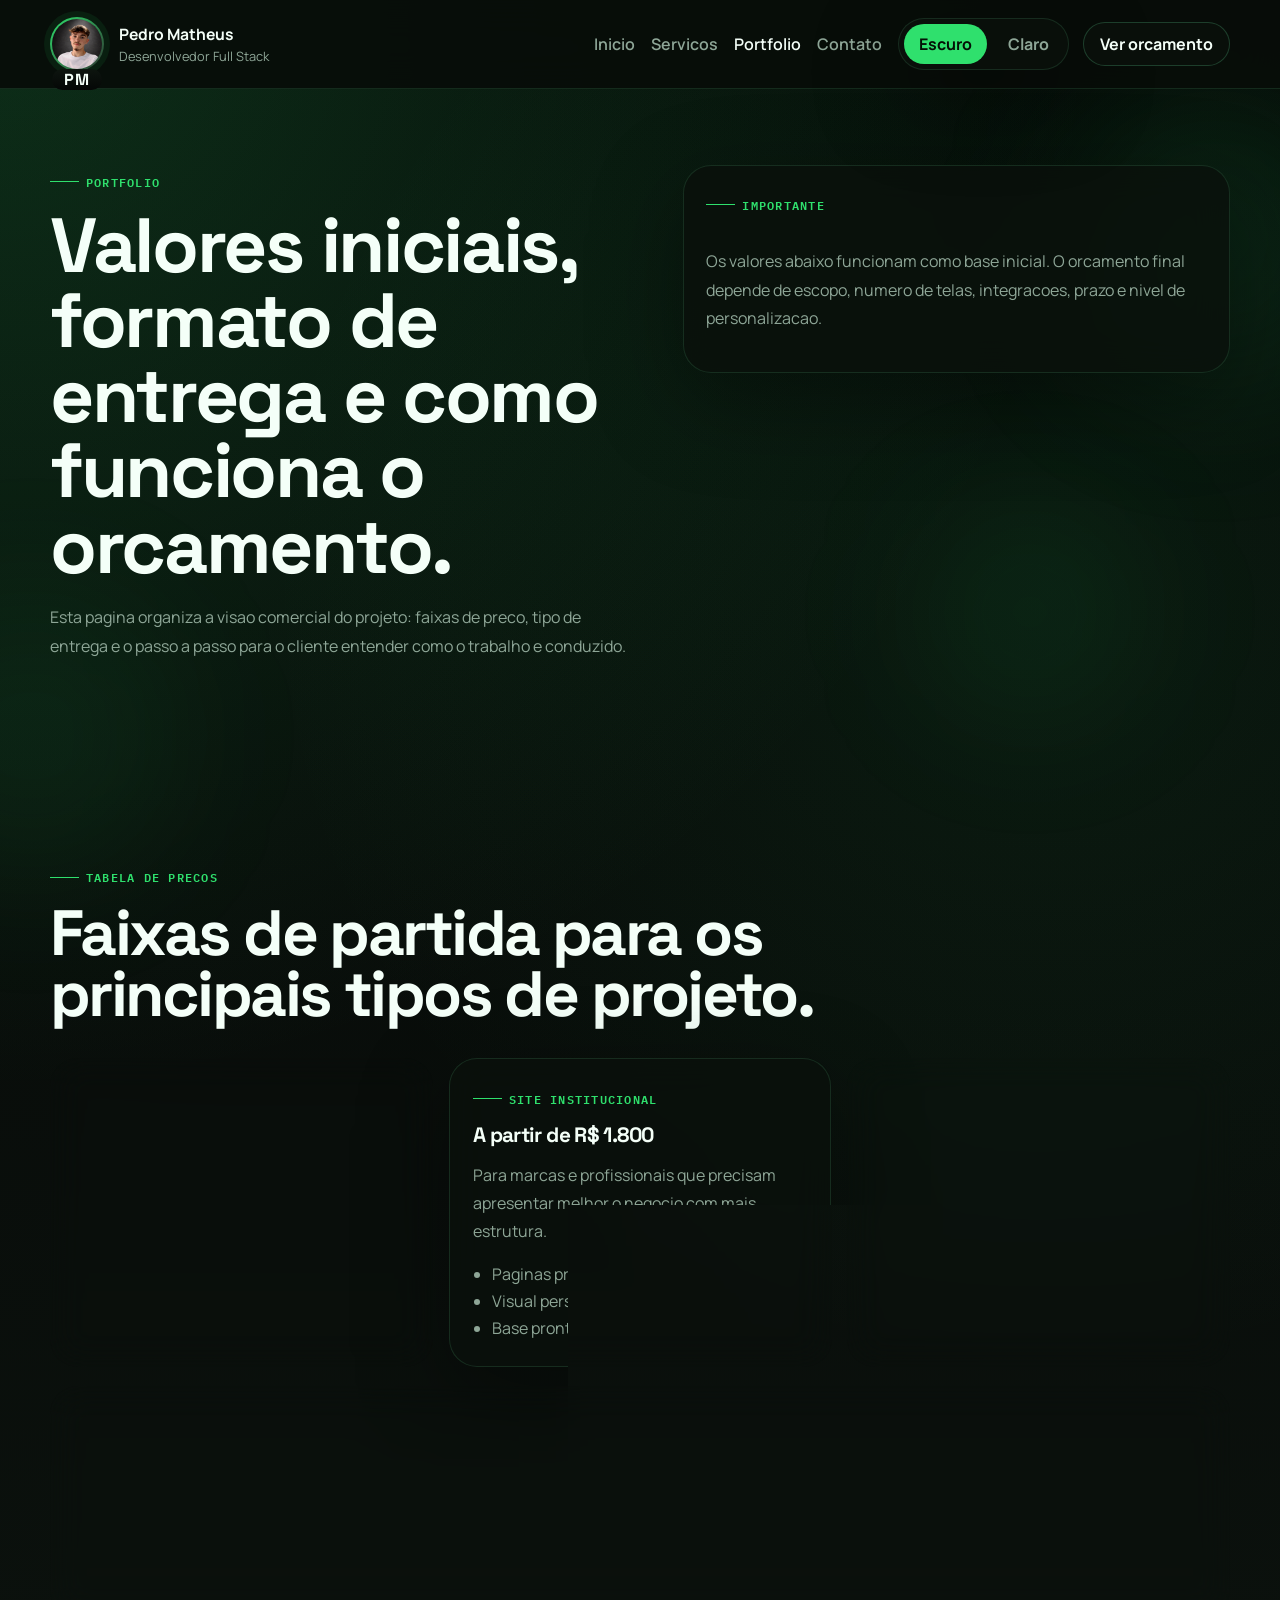
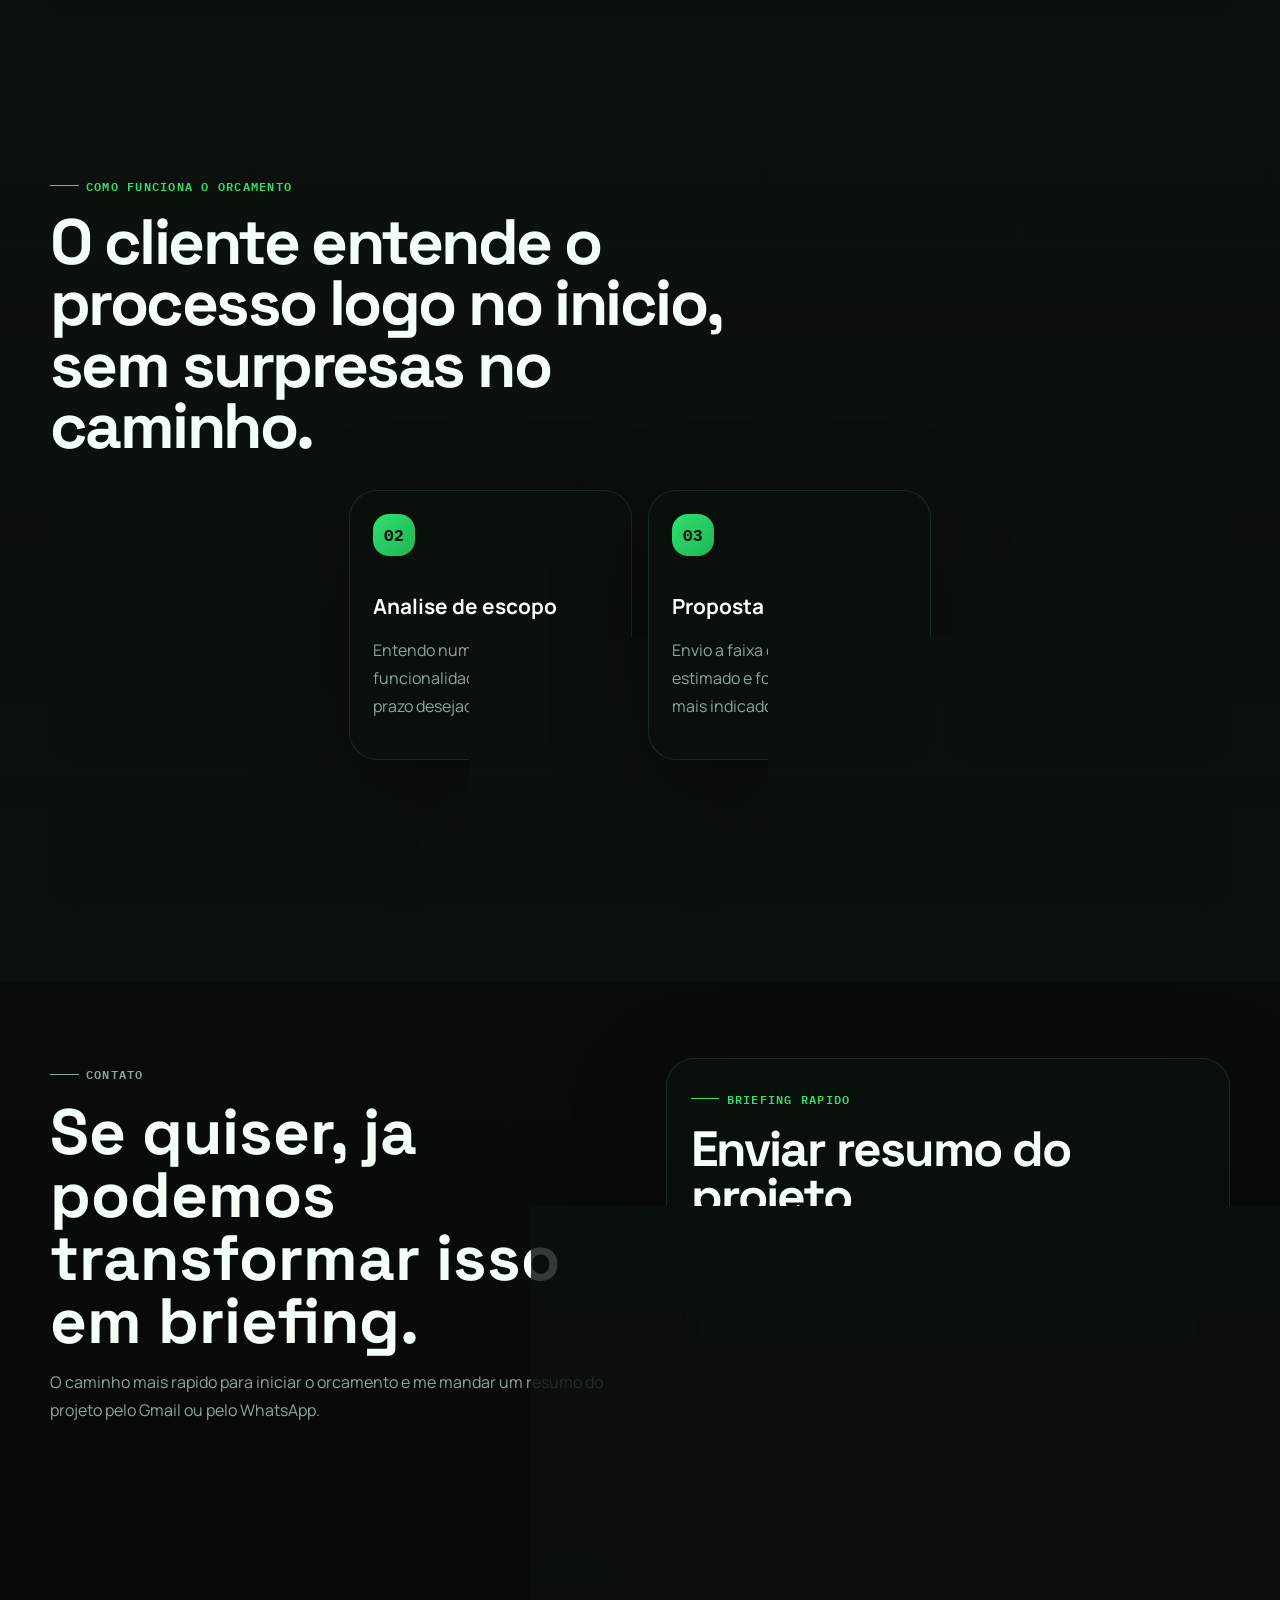
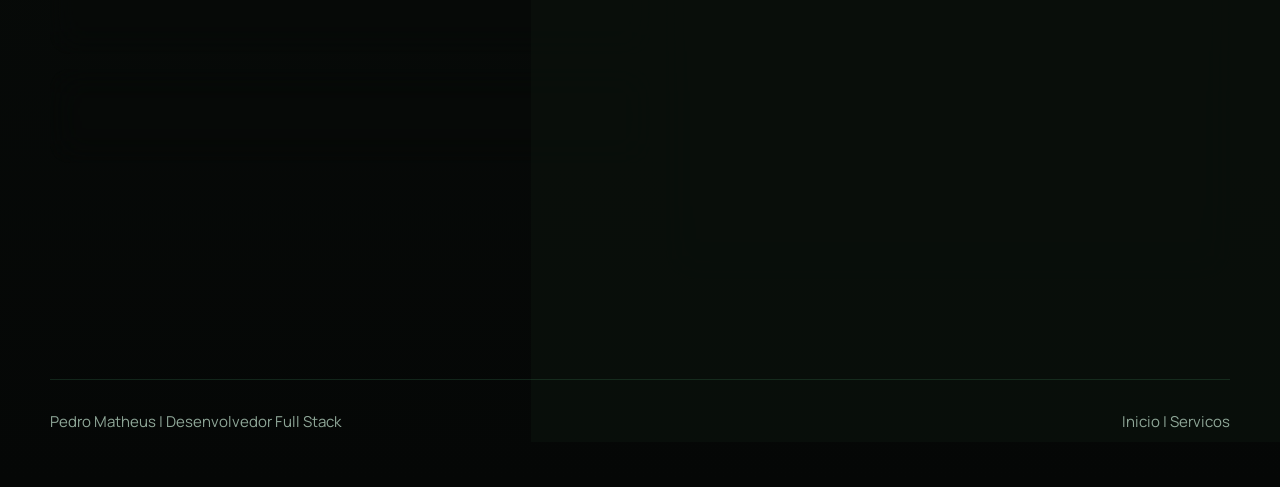
==== portfolio.html @ b2cdc812 "Split site into multiple pages" ====
<!doctype html>
<html lang="pt-BR" data-theme="dark">
  <head>
    <meta charset="UTF-8" />
    <meta name="viewport" content="width=device-width, initial-scale=1.0" />
    <meta
      name="description"
      content="Portfolio, tabela de precos e funcionamento do orcamento com Pedro Matheus."
    />
    <meta name="theme-color" content="#050706" />
    <meta property="og:title" content="Pedro Matheus | Portfolio" />
    <meta
      property="og:description"
      content="Veja valores iniciais, estrutura de entrega e como funciona o orcamento."
    />
    <meta property="og:type" content="website" />
    <title>Pedro Matheus | Portfolio</title>
    <link rel="preconnect" href="https://fonts.googleapis.com" />
    <link rel="preconnect" href="https://fonts.gstatic.com" crossorigin />
    <link
      href="https://fonts.googleapis.com/css2?family=IBM+Plex+Mono:wght@400;500;600&family=Manrope:wght@400;500;600;700;800&family=Space+Grotesk:wght@500;700&display=swap"
      rel="stylesheet"
    />
    <link rel="icon" type="image/svg+xml" href="favicon.svg" />
    <link rel="stylesheet" href="styles.css" />
  </head>
  <body data-page="portfolio">
    <div class="page-shell">
      <div class="ambient ambient-one"></div>
      <div class="ambient ambient-two"></div>
      <div class="ambient ambient-three"></div>

      <header class="site-header">
        <div class="container header-row">
          <a class="brand" href="index.html" aria-label="Ir para a pagina inicial">
            <span class="avatar-shell">
              <img
                class="brand-avatar"
                data-profile-image
                alt="Foto de perfil de Pedro Matheus"
                hidden
              />
              <span class="avatar-fallback" data-avatar-fallback>PM</span>
            </span>

            <span class="brand-copy">
              <strong data-name>Pedro Matheus</strong>
              <small data-role>Desenvolvedor Full Stack</small>
            </span>
          </a>

          <button
            class="menu-toggle"
            type="button"
            aria-controls="header-panel"
            aria-expanded="false"
            aria-label="Abrir menu"
          >
            <span></span>
            <span></span>
          </button>

          <div class="header-panel" id="header-panel">
            <nav class="site-nav" aria-label="Principal">
              <a href="index.html" data-nav-page="home">Inicio</a>
              <a href="servicos.html" data-nav-page="servicos">Servicos</a>
              <a href="portfolio.html" data-nav-page="portfolio">Portfolio</a>
              <a href="#contato">Contato</a>
            </nav>

            <div class="header-tools">
              <div class="theme-switch" role="group" aria-label="Escolha do tema">
                <button class="theme-option" type="button" data-set-theme="dark">
                  Escuro
                </button>
                <button class="theme-option" type="button" data-set-theme="light">
                  Claro
                </button>
              </div>

              <a class="header-cta" href="#orcamento">Ver orcamento</a>
            </div>
          </div>
        </div>
      </header>

      <main>
        <section class="section page-hero">
          <div class="container page-grid reveal">
            <div class="section-heading">
              <p class="eyebrow">Portfolio</p>
              <h1 class="page-title">
                Valores iniciais, formato de entrega e como funciona o orcamento.
              </h1>
              <p class="page-text">
                Esta pagina organiza a visao comercial do projeto: faixas de preco, tipo de
                entrega e o passo a passo para o cliente entender como o trabalho e conduzido.
              </p>
            </div>

            <div class="glass-card page-side-card">
              <div class="card-label">Importante</div>
              <p>
                Os valores abaixo funcionam como base inicial. O orcamento final depende de
                escopo, numero de telas, integracoes, prazo e nivel de personalizacao.
              </p>
            </div>
          </div>
        </section>

        <section class="section" id="orcamento">
          <div class="container">
            <div class="section-heading reveal">
              <p class="eyebrow">Tabela de precos</p>
              <h2>Faixas de partida para os principais tipos de projeto.</h2>
            </div>

            <div class="pricing-grid">
              <article class="price-card reveal">
                <div class="card-label">Landing page</div>
                <h3>A partir de R$ 900</h3>
                <p>
                  Ideal para campanhas, paginas de captacao ou apresentacao de um unico servico.
                </p>
                <ul>
                  <li>Uma pagina estrategica</li>
                  <li>Layout responsivo</li>
                  <li>CTA e contato integrados</li>
                </ul>
              </article>

              <article class="price-card reveal">
                <div class="card-label">Site institucional</div>
                <h3>A partir de R$ 1.800</h3>
                <p>
                  Para marcas e profissionais que precisam apresentar melhor o negocio com mais
                  estrutura.
                </p>
                <ul>
                  <li>Paginas principais do site</li>
                  <li>Visual personalizado</li>
                  <li>Base pronta para crescer</li>
                </ul>
              </article>

              <article class="price-card reveal">
                <div class="card-label">Interface sob medida</div>
                <h3>A partir de R$ 3.500</h3>
                <p>
                  Para dashboards, areas logadas e experiencias web com mais logica de negocio.
                </p>
                <ul>
                  <li>Telas e fluxos personalizados</li>
                  <li>Estrutura escalavel</li>
                  <li>Regras e integracoes conforme escopo</li>
                </ul>
              </article>
            </div>

            <div class="table-wrap reveal">
              <table class="price-table">
                <thead>
                  <tr>
                    <th>Servico</th>
                    <th>Faixa inicial</th>
                    <th>Prazo medio</th>
                    <th>Escopo base</th>
                  </tr>
                </thead>
                <tbody>
                  <tr>
                    <td>Landing page estrategica</td>
                    <td>R$ 900+</td>
                    <td>5 a 7 dias</td>
                    <td>Uma pagina, responsivo, formulario e CTA</td>
                  </tr>
                  <tr>
                    <td>Site institucional</td>
                    <td>R$ 1.800+</td>
                    <td>7 a 14 dias</td>
                    <td>Paginas principais, visual sob medida e estrutura completa</td>
                  </tr>
                  <tr>
                    <td>Interface ou sistema web</td>
                    <td>R$ 3.500+</td>
                    <td>Variavel</td>
                    <td>Paineis, login, fluxos internos e regras de negocio</td>
                  </tr>
                </tbody>
              </table>
            </div>
          </div>
        </section>

        <section class="section section-soft">
          <div class="container">
            <div class="section-heading reveal">
              <p class="eyebrow">Como funciona o orcamento</p>
              <h2>O cliente entende o processo logo no inicio, sem surpresas no caminho.</h2>
            </div>

            <div class="budget-grid">
              <article class="process-step reveal">
                <span>01</span>
                <h3>Contato inicial</h3>
                <p>Recebo a ideia, o objetivo do projeto e o contexto do negocio.</p>
              </article>

              <article class="process-step reveal">
                <span>02</span>
                <h3>Analise de escopo</h3>
                <p>Entendo numero de paginas, funcionalidades, referencias e prazo desejado.</p>
              </article>

              <article class="process-step reveal">
                <span>03</span>
                <h3>Proposta</h3>
                <p>Envio a faixa de valor, prazo estimado e formato de entrega mais indicado.</p>
              </article>

              <article class="process-step reveal">
                <span>04</span>
                <h3>Inicio do projeto</h3>
                <p>Com o alinhamento aprovado, sigo para estrutura, design e desenvolvimento.</p>
              </article>
            </div>

            <div class="budget-note reveal">
              <h3>O que pode alterar o valor final</h3>
              <p>
                Quantidade de paginas, nivel de personalizacao visual, urgencia, integracoes com
                ferramentas externas, logica de negocio e revisoes fora do escopo inicial.
              </p>
            </div>
          </div>
        </section>

        <section class="section" id="contato">
          <div class="container contact-layout">
            <div class="contact-copy reveal">
              <p class="eyebrow">Contato</p>
              <h2>Se quiser, ja podemos transformar isso em briefing.</h2>
              <p>
                O caminho mais rapido para iniciar o orcamento e me mandar um resumo do projeto
                pelo Gmail ou pelo WhatsApp.
              </p>

              <div class="contact-links">
                <a class="contact-link" data-gmail-link href="#" target="_blank" rel="noreferrer">
                  <span>Gmail</span>
                  <strong data-email>pedromatheus.developer@gmail.com</strong>
                </a>

                <a
                  class="contact-link"
                  data-whatsapp-link
                  href="#"
                  target="_blank"
                  rel="noreferrer"
                >
                  <span>WhatsApp</span>
                  <strong data-whatsapp-display>+55 (47) 9 9648-2391</strong>
                </a>

                <a class="contact-link" data-site-link href="#" target="_blank" rel="noreferrer">
                  <span>Link do site</span>
                  <strong data-site-label>pedromatheus-dev.vercel.app</strong>
                </a>
              </div>
            </div>

            <form class="contact-card reveal" id="contact-form">
              <div class="card-label">Briefing rapido</div>
              <h3>Enviar resumo do projeto</h3>
              <label>
                Nome
                <input type="text" name="name" placeholder="Seu nome" required />
              </label>
              <label>
                Empresa ou projeto
                <input
                  type="text"
                  name="company"
                  placeholder="Nome da empresa, marca ou projeto"
                />
              </label>
              <label>
                O que voce precisa
                <textarea
                  name="message"
                  rows="5"
                  placeholder="Descreva o tipo de site, pagina ou sistema que voce quer criar"
                  required
                ></textarea>
              </label>

              <div class="form-actions">
                <button class="button button-primary button-full" type="submit">
                  Abrir Gmail com mensagem pronta
                </button>
                <a
                  class="button button-secondary button-full"
                  data-whatsapp-link
                  href="#"
                  target="_blank"
                  rel="noreferrer"
                >
                  Ir para o WhatsApp
                </a>
              </div>

              <p class="form-hint" id="form-feedback">
                O formulario abre o Gmail com assunto e mensagem preenchidos automaticamente.
              </p>
            </form>
          </div>
        </section>
      </main>

      <footer class="site-footer">
        <div class="container footer-row">
          <p>
            <span data-name>Pedro Matheus</span> |
            <span data-role>Desenvolvedor Full Stack</span>
          </p>
          <p>
            <a href="index.html">Inicio</a> |
            <a href="servicos.html">Servicos</a>
          </p>
        </div>
      </footer>
    </div>

    <script src="script.js"></script>
  </body>
</html>
---- styles.css ----
*,
*::before,
*::after {
  box-sizing: border-box;
}

:root,
html[data-theme="dark"] {
  color-scheme: dark;
  --bg: #050706;
  --bg-soft: #0b110d;
  --surface: rgba(10, 16, 12, 0.82);
  --surface-strong: rgba(8, 13, 9, 0.94);
  --surface-alt: rgba(12, 19, 14, 0.72);
  --line: rgba(112, 255, 174, 0.12);
  --line-strong: rgba(112, 255, 174, 0.2);
  --text: #f4fff8;
  --muted: #8ea697;
  --primary: #2fe06d;
  --primary-strong: #1fb556;
  --primary-soft: rgba(47, 224, 109, 0.12);
  --shadow: 0 28px 90px rgba(0, 0, 0, 0.36);
  --hero-glow: rgba(47, 224, 109, 0.18);
  --radius-lg: 28px;
  --radius-md: 20px;
  --radius-sm: 14px;
  --container: 1180px;
}

html[data-theme="light"] {
  color-scheme: light;
  --bg: #f8fff9;
  --bg-soft: #edf8f0;
  --surface: rgba(255, 255, 255, 0.9);
  --surface-strong: rgba(255, 255, 255, 0.98);
  --surface-alt: rgba(239, 249, 242, 0.84);
  --line: rgba(20, 120, 54, 0.12);
  --line-strong: rgba(20, 120, 54, 0.22);
  --text: #09120b;
  --muted: #577160;
  --primary: #1b9c47;
  --primary-strong: #15783a;
  --primary-soft: rgba(27, 156, 71, 0.1);
  --shadow: 0 28px 80px rgba(25, 50, 30, 0.12);
  --hero-glow: rgba(27, 156, 71, 0.12);
}

html {
  scroll-behavior: smooth;
}

body {
  margin: 0;
  min-height: 100vh;
  overflow-x: hidden;
  font-family: "Manrope", sans-serif;
  background:
    radial-gradient(circle at top left, var(--hero-glow), transparent 28%),
    radial-gradient(circle at 82% 16%, rgba(47, 224, 109, 0.08), transparent 24%),
    linear-gradient(180deg, var(--bg) 0%, var(--bg-soft) 45%, var(--bg) 100%);
  color: var(--text);
  transition:
    background 240ms ease,
    color 240ms ease;
}

img {
  display: block;
  max-width: 100%;
}

a {
  color: inherit;
  text-decoration: none;
}

button,
input,
textarea {
  font: inherit;
}

button {
  cursor: pointer;
}

.page-shell {
  position: relative;
  overflow: clip;
}

.ambient {
  position: fixed;
  border-radius: 999px;
  filter: blur(80px);
  pointer-events: none;
  z-index: 0;
}

.ambient-one {
  top: 6rem;
  right: -5rem;
  width: 18rem;
  height: 18rem;
  background: rgba(47, 224, 109, 0.1);
}

.ambient-two {
  top: 38rem;
  left: -6rem;
  width: 16rem;
  height: 16rem;
  background: rgba(47, 224, 109, 0.08);
}

.ambient-three {
  bottom: 12rem;
  right: 12%;
  width: 12rem;
  height: 12rem;
  background: rgba(47, 224, 109, 0.08);
}

.container {
  position: relative;
  z-index: 1;
  width: min(calc(100% - 2rem), var(--container));
  margin: 0 auto;
}

.section {
  padding: 4.75rem 0;
}

.section-soft {
  background: linear-gradient(180deg, transparent, var(--surface-alt));
}

.site-header {
  position: sticky;
  top: 0;
  z-index: 20;
  border-bottom: 1px solid var(--line);
  background: var(--surface-strong);
  backdrop-filter: blur(18px);
}

.header-row {
  display: flex;
  align-items: center;
  justify-content: space-between;
  gap: 1rem;
  min-height: 88px;
}

.brand {
  display: inline-flex;
  align-items: center;
  gap: 0.95rem;
  min-width: 0;
}

.avatar-shell {
  position: relative;
  display: grid;
  place-items: center;
  width: 3.35rem;
  height: 3.35rem;
  flex-shrink: 0;
  border-radius: 999px;
  padding: 2px;
  background: linear-gradient(135deg, var(--primary), rgba(255, 255, 255, 0.16));
  box-shadow: 0 0 0 6px rgba(47, 224, 109, 0.08);
}

.brand-avatar,
.avatar-fallback {
  width: 100%;
  height: 100%;
  border-radius: inherit;
}

.brand-avatar {
  object-fit: cover;
  background: var(--surface-strong);
}

.avatar-fallback {
  display: grid;
  place-items: center;
  background: linear-gradient(180deg, #0d150f, #050706);
  color: var(--text);
  font-family: "Space Grotesk", sans-serif;
  font-weight: 700;
  letter-spacing: 0.08em;
}

html[data-theme="light"] .avatar-fallback {
  background: linear-gradient(180deg, #f5fbf6, #e8f5eb);
  color: #0b190e;
}

.brand-copy {
  display: grid;
  gap: 0.12rem;
}

.brand-copy strong {
  font-size: 0.98rem;
  font-weight: 700;
}

.brand-copy small {
  font-size: 0.8rem;
  color: var(--muted);
}

.header-panel {
  display: flex;
  align-items: center;
  gap: 1rem;
  min-width: 0;
}

.site-nav,
.header-tools {
  display: flex;
  align-items: center;
  gap: 1rem;
  min-width: 0;
}

.site-nav a {
  color: var(--muted);
  font-weight: 600;
  white-space: nowrap;
  transition: color 180ms ease;
}

.site-nav a:hover,
.site-nav a:focus-visible {
  color: var(--text);
}

.site-nav a.is-current,
.site-nav a[aria-current="page"] {
  color: var(--text);
}

.header-tools {
  gap: 0.85rem;
}

.theme-switch {
  display: inline-flex;
  align-items: center;
  gap: 0.35rem;
  padding: 0.28rem;
  border: 1px solid var(--line);
  border-radius: 999px;
  background: var(--surface);
  box-shadow: var(--shadow);
}

.theme-option {
  min-height: 2.55rem;
  padding: 0 0.95rem;
  border: 0;
  border-radius: 999px;
  background: transparent;
  color: var(--muted);
  font-weight: 700;
  transition:
    background 180ms ease,
    color 180ms ease,
    transform 180ms ease;
}

.theme-option.is-active {
  background: var(--primary);
  color: #041006;
}

.header-cta {
  display: inline-flex;
  align-items: center;
  justify-content: center;
  min-height: 2.8rem;
  padding: 0 1rem;
  border: 1px solid var(--line-strong);
  border-radius: 999px;
  background: var(--surface);
  color: var(--text);
  font-weight: 700;
}

.menu-toggle {
  display: none;
  width: 3rem;
  height: 3rem;
  border: 1px solid var(--line);
  border-radius: 16px;
  background: var(--surface);
}

.menu-toggle span {
  display: block;
  width: 1.2rem;
  height: 2px;
  margin: 0.25rem auto;
  border-radius: 999px;
  background: var(--text);
  transition: transform 180ms ease, opacity 180ms ease;
}

.menu-toggle[aria-expanded="true"] span:first-child {
  transform: translateY(6px) rotate(45deg);
}

.menu-toggle[aria-expanded="true"] span:last-child {
  transform: translateY(-3px) rotate(-45deg);
}

.hero {
  padding-top: 5.5rem;
}

.page-hero {
  padding-top: 4.75rem;
}

.hero-grid {
  display: grid;
  grid-template-columns: minmax(0, 1.16fr) minmax(320px, 0.84fr);
  gap: 1.4rem;
  align-items: stretch;
}

.eyebrow,
.card-label {
  display: inline-flex;
  align-items: center;
  gap: 0.45rem;
  margin: 0 0 1rem;
  color: var(--primary);
  font-family: "IBM Plex Mono", monospace;
  font-size: 0.78rem;
  font-weight: 600;
  letter-spacing: 0.1em;
  text-transform: uppercase;
}

.eyebrow::before,
.card-label::before {
  content: "";
  width: 1.8rem;
  height: 1px;
  background: currentColor;
}

.hero h1,
.section-heading h2,
.contact-card h3 {
  margin: 0;
  font-family: "Space Grotesk", sans-serif;
  font-weight: 700;
  line-height: 0.96;
  letter-spacing: -0.04em;
}

.hero h1 {
  max-width: 12ch;
  font-size: clamp(3.25rem, 8vw, 6rem);
  text-wrap: balance;
}

.page-title,
.story-card h2,
.budget-note h3,
.price-card h3,
.page-side-card h3 {
  margin: 0;
  font-family: "Space Grotesk", sans-serif;
  font-weight: 700;
  line-height: 0.98;
  letter-spacing: -0.03em;
}

.page-title {
  font-size: clamp(2.6rem, 6vw, 4.8rem);
}

.hero h1 span {
  color: var(--primary);
}

.hero-text,
.service-card p,
.info-card p,
.trust-bar p,
.hero-card p,
.contact-copy p,
.form-hint,
.quick-link span,
.quick-link strong,
.contact-link span,
.contact-link strong,
.stack-chips span {
  line-height: 1.75;
}

.hero-text,
.service-card p,
.info-card p,
.trust-bar p,
.hero-card p,
.contact-copy p,
.form-hint,
.quick-link span,
.contact-link span {
  color: var(--muted);
}

.hero-text {
  max-width: 58ch;
  margin: 1.35rem 0 0;
  font-size: 1.04rem;
}

.page-text {
  max-width: 58ch;
  margin-top: 1.2rem;
  color: var(--muted);
  line-height: 1.8;
}

.hero-actions,
.form-actions {
  display: flex;
  flex-wrap: wrap;
  gap: 0.85rem;
  margin-top: 2rem;
}

.button {
  display: inline-flex;
  align-items: center;
  justify-content: center;
  min-height: 3.35rem;
  padding: 0 1.3rem;
  border: 1px solid transparent;
  border-radius: 999px;
  font-weight: 800;
  transition:
    transform 180ms ease,
    box-shadow 180ms ease,
    background 180ms ease,
    border-color 180ms ease;
}

.button:hover,
.button:focus-visible {
  transform: translateY(-2px);
}

.button-primary {
  background: linear-gradient(135deg, var(--primary), var(--primary-strong));
  color: #041006;
  box-shadow: 0 16px 42px rgba(47, 224, 109, 0.22);
}

.button-secondary {
  background: var(--surface);
  border-color: var(--line-strong);
  color: var(--text);
}

.button-full {
  width: 100%;
}

.quick-links {
  display: grid;
  grid-template-columns: repeat(3, minmax(0, 1fr));
  gap: 0.9rem;
  margin-top: 2rem;
}

.quick-link,
.contact-link {
  min-width: 0;
}

.glass-card,
.service-card,
.info-card,
.stack-panel,
.contact-card,
.quick-link,
.contact-link,
.trust-bar {
  border: 1px solid var(--line);
  background: var(--surface);
  box-shadow: var(--shadow);
  backdrop-filter: blur(18px);
}

.glass-card,
.service-card,
.info-card,
.stack-panel,
.contact-card {
  border-radius: var(--radius-lg);
}

.service-card,
.info-card,
.contact-card,
.stack-panel {
  padding: 1.45rem;
}

.quick-link,
.contact-link {
  display: block;
  padding: 1rem 1.05rem;
  border-radius: var(--radius-md);
  transition:
    transform 200ms ease,
    border-color 200ms ease,
    box-shadow 200ms ease;
}

.glass-card,
.service-card,
.info-card,
.stack-panel,
.contact-card,
.contact-link,
.quick-link {
  transition:
    transform 200ms ease,
    border-color 200ms ease,
    box-shadow 200ms ease,
    background 200ms ease;
}

.glass-card:hover,
.service-card:hover,
.info-card:hover,
.stack-panel:hover,
.contact-link:hover,
.quick-link:hover {
  transform: translateY(-4px);
  border-color: var(--line-strong);
}

.quick-link strong,
.contact-link strong,
.hero-metrics strong {
  display: block;
  margin-top: 0.35rem;
  color: var(--text);
}

.quick-link strong,
.contact-link strong {
  font-size: 0.96rem;
}

.hero-panel {
  display: grid;
  gap: 1rem;
}

.hero-card,
.terminal-card {
  padding: 1.45rem;
}

.page-grid,
.intro-grid,
.process-grid,
.budget-grid {
  display: grid;
  gap: 1rem;
}

.page-grid,
.intro-grid {
  grid-template-columns: minmax(0, 1.06fr) minmax(280px, 0.94fr);
  align-items: start;
}

.story-card {
  padding: 1.5rem;
}

.story-card h2 {
  font-size: clamp(2rem, 4vw, 3.4rem);
  margin-bottom: 1rem;
}

.story-card p,
.page-side-card p,
.budget-note p {
  color: var(--muted);
  line-height: 1.8;
}

.story-card p + p,
.page-side-card p + p,
.budget-note p + p {
  margin-top: 0.9rem;
}

.page-side-card {
  padding: 1.4rem;
  border-radius: var(--radius-lg);
}

.capability-grid,
.pricing-grid {
  display: grid;
  gap: 1rem;
}

.process-grid,
.budget-grid {
  grid-template-columns: repeat(4, minmax(0, 1fr));
}

.process-step,
.price-card,
.budget-note {
  padding: 1.45rem;
  border: 1px solid var(--line);
  border-radius: var(--radius-lg);
  background: var(--surface);
  box-shadow: var(--shadow);
  backdrop-filter: blur(18px);
}

.process-step {
  transition:
    transform 200ms ease,
    border-color 200ms ease,
    box-shadow 200ms ease;
}

.process-step:hover,
.price-card:hover {
  transform: translateY(-4px);
  border-color: var(--line-strong);
}

.process-step span {
  display: inline-grid;
  place-items: center;
  width: 2.6rem;
  height: 2.6rem;
  margin-bottom: 1rem;
  border-radius: 16px;
  background: linear-gradient(135deg, var(--primary), var(--primary-strong));
  color: #041006;
  font-family: "IBM Plex Mono", monospace;
  font-weight: 700;
}

.process-step h3,
.price-card h3,
.budget-note h3 {
  margin-bottom: 0.75rem;
  font-size: 1.3rem;
}

.process-step p,
.price-card p {
  color: var(--muted);
  line-height: 1.75;
}

.pricing-grid {
  grid-template-columns: repeat(3, minmax(0, 1fr));
  margin-bottom: 1.2rem;
}

.price-card ul {
  margin: 1rem 0 0;
  padding-left: 1.2rem;
  color: var(--muted);
  line-height: 1.7;
}

.table-wrap {
  overflow-x: auto;
  border: 1px solid var(--line);
  border-radius: var(--radius-lg);
  background: var(--surface);
  box-shadow: var(--shadow);
  backdrop-filter: blur(18px);
}

.price-table {
  width: 100%;
  min-width: 720px;
  border-collapse: collapse;
}

.price-table th,
.price-table td {
  padding: 1rem 1.1rem;
  border-bottom: 1px solid var(--line);
  text-align: left;
  vertical-align: top;
}

.price-table th {
  font-family: "IBM Plex Mono", monospace;
  font-size: 0.8rem;
  letter-spacing: 0.08em;
  text-transform: uppercase;
  color: var(--primary);
}

.price-table td {
  color: var(--muted);
  line-height: 1.7;
}

.price-table tbody tr:last-child td {
  border-bottom: 0;
}

.budget-note {
  margin-top: 1rem;
}

.cta-band {
  display: grid;
  grid-template-columns: minmax(0, 1fr) auto;
  gap: 1rem;
  align-items: center;
  padding: 1.5rem;
  border: 1px solid var(--line);
  border-radius: var(--radius-lg);
  background: var(--surface);
  box-shadow: var(--shadow);
  backdrop-filter: blur(18px);
}

.cta-band h2 {
  margin: 0;
  font-family: "Space Grotesk", sans-serif;
  font-size: clamp(2rem, 4vw, 3.6rem);
  line-height: 0.98;
}

.cta-band p {
  margin-top: 1rem;
  color: var(--muted);
  line-height: 1.8;
}

.cta-band__actions {
  display: flex;
  flex-wrap: wrap;
  gap: 0.85rem;
}

.contact-layout-compact .contact-card--compact {
  min-height: 100%;
}

.contact-card--compact .form-actions {
  margin-top: 1.4rem;
}

.hero-card h2 {
  margin: 0 0 0.85rem;
  font-size: clamp(1.8rem, 4vw, 2.55rem);
  line-height: 1.02;
}

.hero-metrics {
  display: grid;
  grid-template-columns: repeat(2, minmax(0, 1fr));
  gap: 0.85rem;
  margin-top: 1.25rem;
}

.hero-metrics div {
  padding: 0.95rem 1rem;
  border: 1px solid var(--line);
  border-radius: var(--radius-sm);
  background: var(--surface-alt);
}

.hero-metrics span {
  display: block;
  margin-top: 0.4rem;
  color: var(--muted);
  line-height: 1.6;
}

.terminal-card {
  background: linear-gradient(180deg, rgba(6, 10, 8, 0.94), rgba(11, 16, 12, 0.92));
}

html[data-theme="light"] .terminal-card {
  background: linear-gradient(180deg, rgba(236, 248, 239, 0.95), rgba(255, 255, 255, 0.95));
}

.terminal-top {
  display: flex;
  gap: 0.45rem;
}

.terminal-top span {
  width: 0.72rem;
  height: 0.72rem;
  border-radius: 999px;
  background: rgba(255, 255, 255, 0.28);
}

.terminal-card pre {
  margin: 1rem 0 0;
  overflow-x: auto;
}

.terminal-card code {
  color: #b2ffcb;
  font-family: "IBM Plex Mono", monospace;
  font-size: 0.92rem;
  line-height: 1.8;
}

html[data-theme="light"] .terminal-card code {
  color: #0f7e36;
}

.trust-section {
  padding-top: 0.25rem;
}

.trust-bar {
  display: grid;
  grid-template-columns: 1fr auto;
  gap: 1rem;
  align-items: center;
  padding: 1.4rem 1.5rem;
  border-radius: var(--radius-lg);
}

.trust-bar p {
  margin: 0;
  max-width: 46rem;
  font-size: 1rem;
}

.trust-tags {
  display: flex;
  flex-wrap: wrap;
  justify-content: flex-end;
  gap: 0.7rem;
}

.trust-tags span,
.stack-chips span {
  padding: 0.72rem 0.95rem;
  border: 1px solid var(--line);
  border-radius: 999px;
  background: var(--surface-alt);
}

.section-grid,
.stack-layout {
  display: grid;
  gap: 1rem;
}

.section-heading {
  max-width: 48rem;
  margin-bottom: 2rem;
}

.section-heading.centered {
  margin-inline: auto;
  text-align: center;
}

.section-heading h2 {
  font-size: clamp(2.1rem, 5vw, 4rem);
}

.about-grid,
.service-grid {
  display: grid;
  gap: 1rem;
}

.about-grid {
  grid-template-columns: repeat(2, minmax(0, 1fr));
}

.service-grid {
  grid-template-columns: repeat(3, minmax(0, 1fr));
}

.info-card h3,
.service-card h3 {
  margin: 0.9rem 0 0.55rem;
  font-size: 1.22rem;
}

.stack-chips {
  display: flex;
  flex-wrap: wrap;
  gap: 0.75rem;
}

.contact-layout {
  display: grid;
  grid-template-columns: minmax(0, 0.98fr) minmax(320px, 0.92fr);
  gap: 1rem;
  align-items: start;
}

.contact-copy h2 {
  margin: 0;
  font-family: "Space Grotesk", sans-serif;
  font-size: clamp(2.2rem, 5vw, 4rem);
  line-height: 0.98;
}

.contact-links {
  display: grid;
  gap: 0.9rem;
  margin-top: 1.7rem;
}

.contact-card h3 {
  font-size: clamp(2rem, 4vw, 3.1rem);
  margin-bottom: 1.15rem;
}

.contact-card label {
  display: grid;
  gap: 0.55rem;
  margin-bottom: 1rem;
  color: var(--text);
  font-weight: 600;
}

.contact-card input,
.contact-card textarea {
  width: 100%;
  padding: 0.95rem 1rem;
  border: 1px solid var(--line);
  border-radius: 16px;
  background: var(--surface-alt);
  color: var(--text);
  transition:
    border-color 180ms ease,
    box-shadow 180ms ease,
    background 180ms ease;
}

.contact-card input::placeholder,
.contact-card textarea::placeholder {
  color: var(--muted);
}

.contact-card input:focus,
.contact-card textarea:focus {
  outline: none;
  border-color: var(--primary);
  box-shadow: 0 0 0 4px rgba(47, 224, 109, 0.12);
}

.site-footer {
  padding: 1.5rem 0 2.5rem;
}

.footer-row {
  display: flex;
  justify-content: space-between;
  gap: 1rem;
  padding-top: 1rem;
  border-top: 1px solid var(--line);
  color: var(--muted);
  font-size: 0.94rem;
}

.reveal {
  opacity: 0;
  transform: translateY(22px);
  transition:
    opacity 700ms ease,
    transform 700ms ease;
}

.reveal.is-visible {
  opacity: 1;
  transform: translateY(0);
}

a:focus-visible,
button:focus-visible,
input:focus-visible,
textarea:focus-visible {
  outline: 2px solid var(--primary);
  outline-offset: 4px;
}

@media (max-width: 1080px) {
  .hero-grid,
  .page-grid,
  .intro-grid,
  .contact-layout,
  .trust-bar,
  .cta-band {
    grid-template-columns: 1fr;
  }

  .service-grid {
    grid-template-columns: repeat(2, minmax(0, 1fr));
  }

  .pricing-grid {
    grid-template-columns: 1fr;
  }

  .process-grid,
  .budget-grid {
    grid-template-columns: repeat(2, minmax(0, 1fr));
  }

  .trust-tags {
    justify-content: flex-start;
  }

  .header-row {
    min-height: 80px;
  }

  .header-panel {
    gap: 0.7rem;
  }

  .site-nav,
  .header-tools {
    gap: 0.7rem;
  }

  .hero-copy {
    max-width: 100%;
  }

  .hero h1 {
    max-width: 14ch;
  }

  .quick-links {
    grid-template-columns: repeat(2, minmax(0, 1fr));
  }
}

@media (max-width: 860px) {
  .about-grid,
  .capability-grid,
  .quick-links,
  .hero-metrics {
    grid-template-columns: 1fr;
  }

  .service-grid {
    grid-template-columns: 1fr;
  }

  .header-row {
    padding-block: 0.85rem;
  }
}

@media (max-width: 760px) {
  .section {
    padding: 3.8rem 0;
  }

  .hero {
    padding-top: 4.25rem;
  }

  .hero-grid {
    gap: 1rem;
  }

  .hero-text {
    font-size: 1rem;
  }

  .page-title,
  .story-card h2,
  .cta-band h2 {
    font-size: clamp(2.2rem, 12vw, 3.6rem);
  }

  .menu-toggle {
    display: inline-block;
  }

  .header-panel {
    position: absolute;
    top: calc(100% + 0.75rem);
    left: 1rem;
    right: 1rem;
    display: grid;
    gap: 0.85rem;
    padding: 0.9rem;
    border: 1px solid var(--line);
    border-radius: 24px;
    background: var(--surface-strong);
    box-shadow: var(--shadow);
    opacity: 0;
    pointer-events: none;
    transform: translateY(-10px);
    transition:
      opacity 180ms ease,
      transform 180ms ease;
  }

  .header-panel.is-open {
    opacity: 1;
    pointer-events: auto;
    transform: translateY(0);
  }

  .site-nav,
  .header-tools {
    flex-direction: column;
    align-items: stretch;
  }

  .site-nav a,
  .header-cta {
    justify-content: center;
    text-align: center;
    padding: 0.95rem 1rem;
    border-radius: 16px;
    background: var(--surface-alt);
  }

  .theme-switch {
    width: 100%;
    justify-content: stretch;
  }

  .theme-option {
    flex: 1;
  }

  .hero h1 {
    max-width: 100%;
    font-size: clamp(2.7rem, 14vw, 4.2rem);
  }

  .process-grid,
  .budget-grid {
    grid-template-columns: 1fr;
  }

  .button,
  .button-full {
    width: 100%;
  }

  .quick-link,
  .contact-link,
  .contact-card,
  .service-card,
  .info-card,
  .stack-panel,
  .glass-card {
    padding-left: 1rem;
    padding-right: 1rem;
  }

  .footer-row {
    flex-direction: column;
  }
}

@media (prefers-reduced-motion: reduce) {
  html {
    scroll-behavior: auto;
  }

  *,
  *::before,
  *::after {
    animation: none !important;
    transition: none !important;
  }

  .reveal {
    opacity: 1;
    transform: none;
  }
}
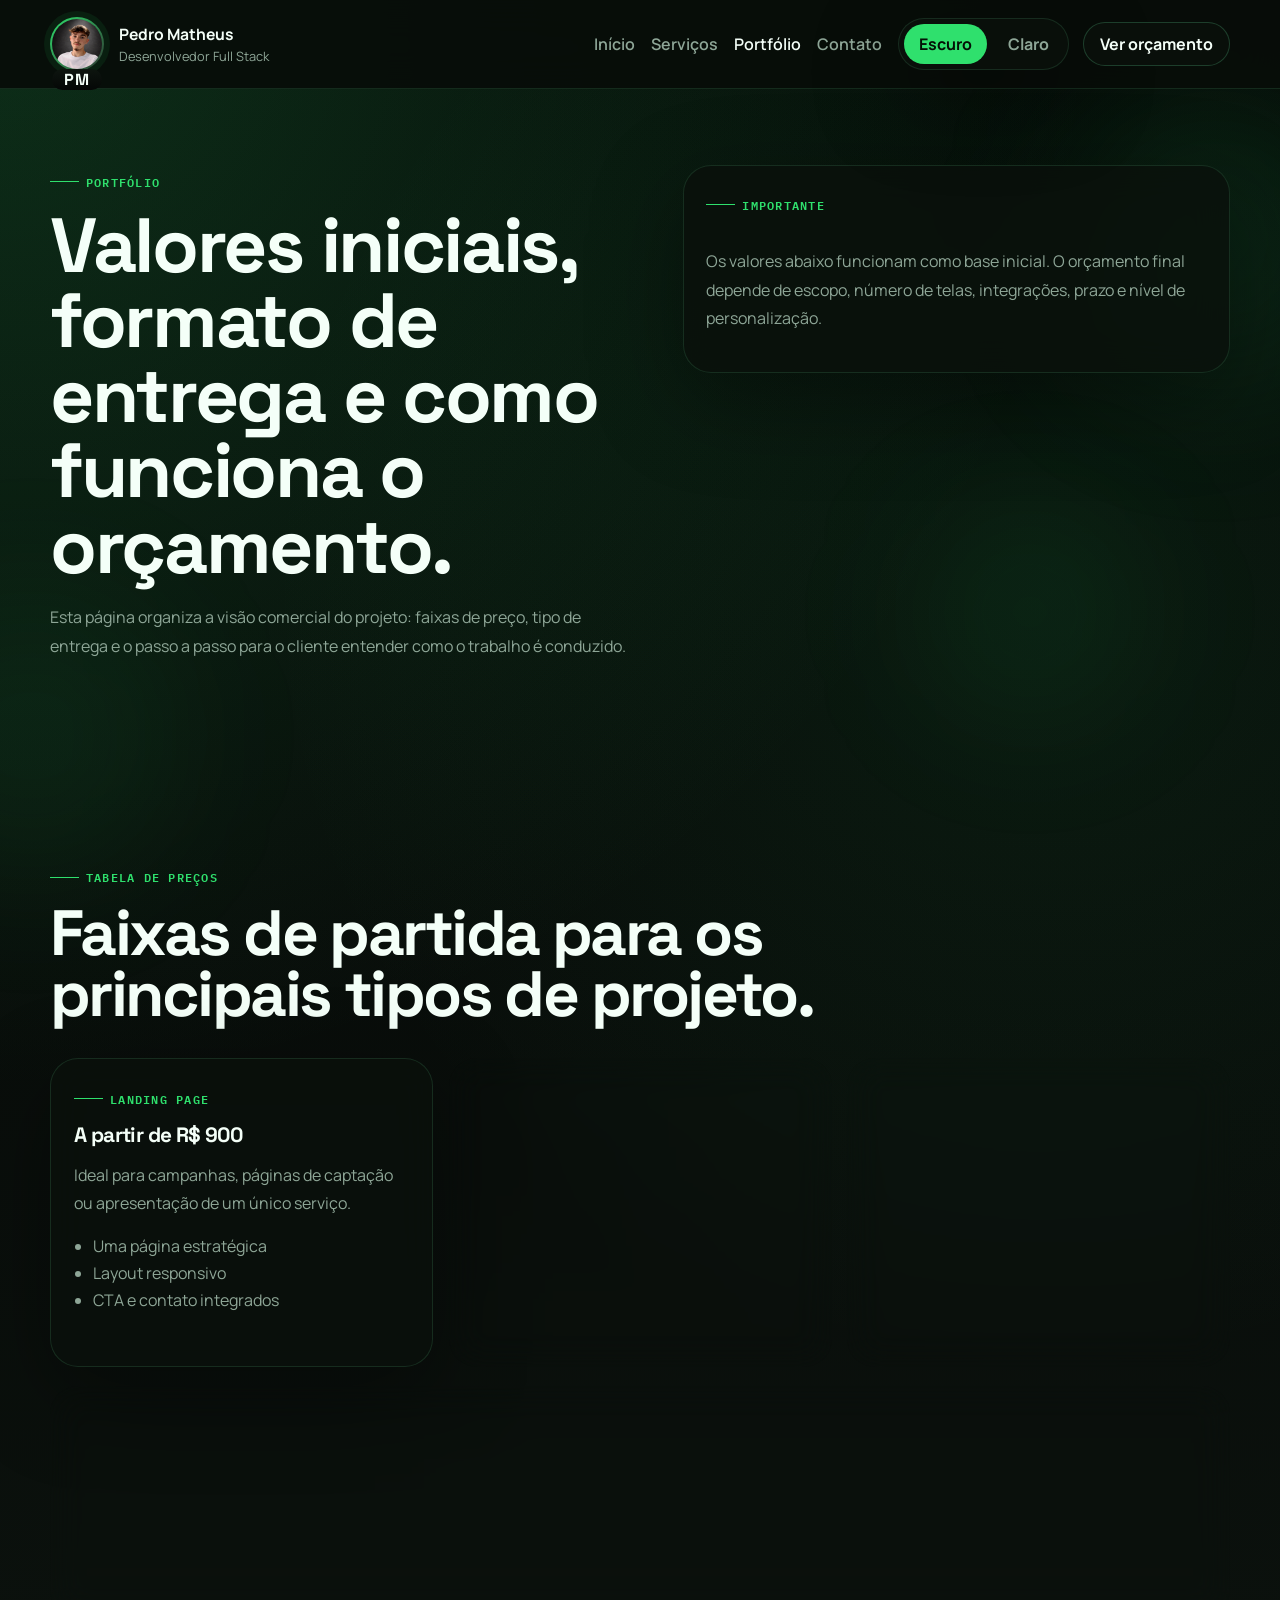
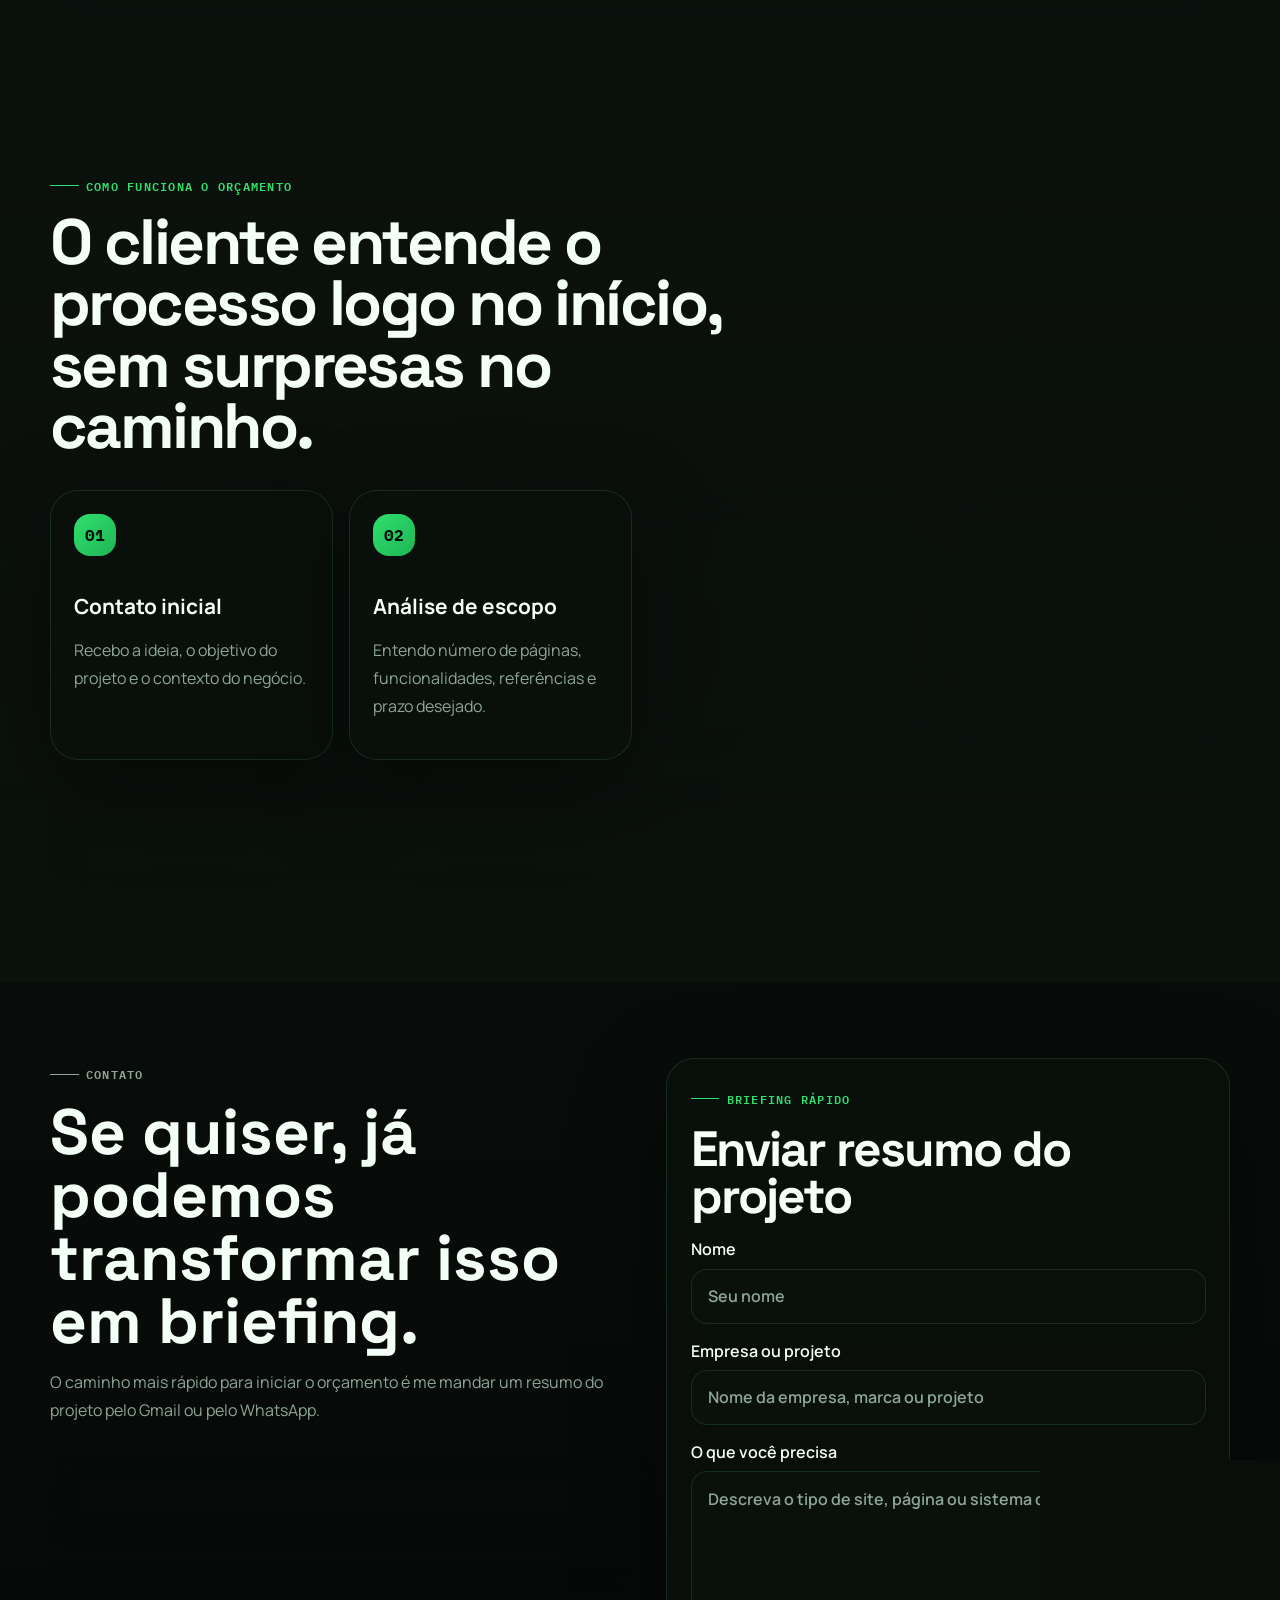
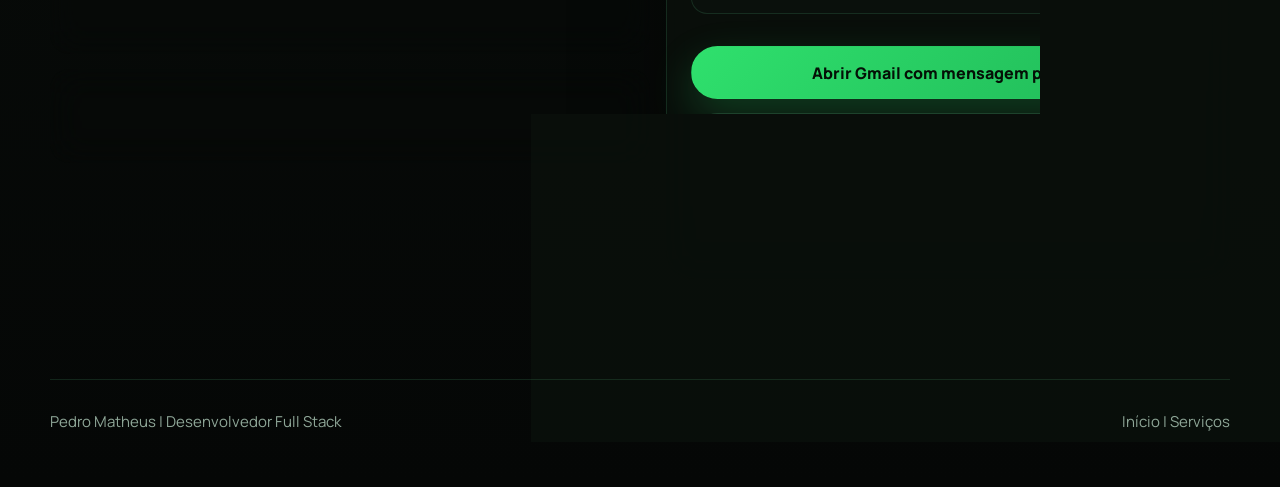
==== commit 6e47846b: "Fix Portuguese accents across pages" ====
--- a/portfolio.html
+++ b/portfolio.html
@@ -5,16 +5,16 @@
     <meta name="viewport" content="width=device-width, initial-scale=1.0" />
     <meta
       name="description"
-      content="Portfolio, tabela de precos e funcionamento do orcamento com Pedro Matheus."
+      content="Portfólio, tabela de preços e funcionamento do orçamento com Pedro Matheus."
     />
     <meta name="theme-color" content="#050706" />
-    <meta property="og:title" content="Pedro Matheus | Portfolio" />
+    <meta property="og:title" content="Pedro Matheus | Portfólio" />
     <meta
       property="og:description"
-      content="Veja valores iniciais, estrutura de entrega e como funciona o orcamento."
+      content="Veja valores iniciais, estrutura de entrega e como funciona o orçamento."
     />
     <meta property="og:type" content="website" />
-    <title>Pedro Matheus | Portfolio</title>
+    <title>Pedro Matheus | Portfólio</title>
     <link rel="preconnect" href="https://fonts.googleapis.com" />
     <link rel="preconnect" href="https://fonts.gstatic.com" crossorigin />
     <link
@@ -32,7 +32,7 @@
 
       <header class="site-header">
         <div class="container header-row">
-          <a class="brand" href="index.html" aria-label="Ir para a pagina inicial">
+          <a class="brand" href="index.html" aria-label="Ir para a página inicial">
             <span class="avatar-shell">
               <img
                 class="brand-avatar"
@@ -62,9 +62,9 @@
 
           <div class="header-panel" id="header-panel">
             <nav class="site-nav" aria-label="Principal">
-              <a href="index.html" data-nav-page="home">Inicio</a>
-              <a href="servicos.html" data-nav-page="servicos">Servicos</a>
-              <a href="portfolio.html" data-nav-page="portfolio">Portfolio</a>
+              <a href="index.html" data-nav-page="home">Início</a>
+              <a href="servicos.html" data-nav-page="servicos">Serviços</a>
+              <a href="portfolio.html" data-nav-page="portfolio">Portfólio</a>
               <a href="#contato">Contato</a>
             </nav>
 
@@ -78,7 +78,7 @@
                 </button>
               </div>
 
-              <a class="header-cta" href="#orcamento">Ver orcamento</a>
+              <a class="header-cta" href="#orcamento">Ver orçamento</a>
             </div>
           </div>
         </div>
@@ -88,21 +88,21 @@
         <section class="section page-hero">
           <div class="container page-grid reveal">
             <div class="section-heading">
-              <p class="eyebrow">Portfolio</p>
+              <p class="eyebrow">Portfólio</p>
               <h1 class="page-title">
-                Valores iniciais, formato de entrega e como funciona o orcamento.
+                Valores iniciais, formato de entrega e como funciona o orçamento.
               </h1>
               <p class="page-text">
-                Esta pagina organiza a visao comercial do projeto: faixas de preco, tipo de
-                entrega e o passo a passo para o cliente entender como o trabalho e conduzido.
+                Esta página organiza a visão comercial do projeto: faixas de preço, tipo de
+                entrega e o passo a passo para o cliente entender como o trabalho é conduzido.
               </p>
             </div>
 
             <div class="glass-card page-side-card">
               <div class="card-label">Importante</div>
               <p>
-                Os valores abaixo funcionam como base inicial. O orcamento final depende de
-                escopo, numero de telas, integracoes, prazo e nivel de personalizacao.
+                Os valores abaixo funcionam como base inicial. O orçamento final depende de
+                escopo, número de telas, integrações, prazo e nível de personalização.
               </p>
             </div>
           </div>
@@ -111,7 +111,7 @@
         <section class="section" id="orcamento">
           <div class="container">
             <div class="section-heading reveal">
-              <p class="eyebrow">Tabela de precos</p>
+              <p class="eyebrow">Tabela de preços</p>
               <h2>Faixas de partida para os principais tipos de projeto.</h2>
             </div>
 
@@ -120,10 +120,10 @@
                 <div class="card-label">Landing page</div>
                 <h3>A partir de R$ 900</h3>
                 <p>
-                  Ideal para campanhas, paginas de captacao ou apresentacao de um unico servico.
+                  Ideal para campanhas, páginas de captação ou apresentação de um único serviço.
                 </p>
                 <ul>
-                  <li>Uma pagina estrategica</li>
+                  <li>Uma página estratégica</li>
                   <li>Layout responsivo</li>
                   <li>CTA e contato integrados</li>
                 </ul>
@@ -133,11 +133,11 @@
                 <div class="card-label">Site institucional</div>
                 <h3>A partir de R$ 1.800</h3>
                 <p>
-                  Para marcas e profissionais que precisam apresentar melhor o negocio com mais
+                  Para marcas e profissionais que precisam apresentar melhor o negócio com mais
                   estrutura.
                 </p>
                 <ul>
-                  <li>Paginas principais do site</li>
+                  <li>Páginas principais do site</li>
                   <li>Visual personalizado</li>
                   <li>Base pronta para crescer</li>
                 </ul>
@@ -147,12 +147,12 @@
                 <div class="card-label">Interface sob medida</div>
                 <h3>A partir de R$ 3.500</h3>
                 <p>
-                  Para dashboards, areas logadas e experiencias web com mais logica de negocio.
+                  Para dashboards, áreas logadas e experiências web com mais lógica de negócio.
                 </p>
                 <ul>
                   <li>Telas e fluxos personalizados</li>
-                  <li>Estrutura escalavel</li>
-                  <li>Regras e integracoes conforme escopo</li>
+                  <li>Estrutura escalável</li>
+                  <li>Regras e integrações conforme escopo</li>
                 </ul>
               </article>
             </div>
@@ -161,30 +161,30 @@
               <table class="price-table">
                 <thead>
                   <tr>
-                    <th>Servico</th>
+                    <th>Serviço</th>
                     <th>Faixa inicial</th>
-                    <th>Prazo medio</th>
+                    <th>Prazo médio</th>
                     <th>Escopo base</th>
                   </tr>
                 </thead>
                 <tbody>
                   <tr>
-                    <td>Landing page estrategica</td>
+                    <td>Landing page estratégica</td>
                     <td>R$ 900+</td>
                     <td>5 a 7 dias</td>
-                    <td>Uma pagina, responsivo, formulario e CTA</td>
+                    <td>Uma página, responsivo, formulário e CTA</td>
                   </tr>
                   <tr>
                     <td>Site institucional</td>
                     <td>R$ 1.800+</td>
                     <td>7 a 14 dias</td>
-                    <td>Paginas principais, visual sob medida e estrutura completa</td>
+                    <td>Páginas principais, visual sob medida e estrutura completa</td>
                   </tr>
                   <tr>
                     <td>Interface ou sistema web</td>
                     <td>R$ 3.500+</td>
-                    <td>Variavel</td>
-                    <td>Paineis, login, fluxos internos e regras de negocio</td>
+                    <td>Variável</td>
+                    <td>Painéis, login, fluxos internos e regras de negócio</td>
                   </tr>
                 </tbody>
               </table>
@@ -195,21 +195,21 @@
         <section class="section section-soft">
           <div class="container">
             <div class="section-heading reveal">
-              <p class="eyebrow">Como funciona o orcamento</p>
-              <h2>O cliente entende o processo logo no inicio, sem surpresas no caminho.</h2>
+              <p class="eyebrow">Como funciona o orçamento</p>
+              <h2>O cliente entende o processo logo no início, sem surpresas no caminho.</h2>
             </div>
 
             <div class="budget-grid">
               <article class="process-step reveal">
                 <span>01</span>
                 <h3>Contato inicial</h3>
-                <p>Recebo a ideia, o objetivo do projeto e o contexto do negocio.</p>
+                <p>Recebo a ideia, o objetivo do projeto e o contexto do negócio.</p>
               </article>
 
               <article class="process-step reveal">
                 <span>02</span>
-                <h3>Analise de escopo</h3>
-                <p>Entendo numero de paginas, funcionalidades, referencias e prazo desejado.</p>
+                <h3>Análise de escopo</h3>
+                <p>Entendo número de páginas, funcionalidades, referências e prazo desejado.</p>
               </article>
 
               <article class="process-step reveal">
@@ -220,7 +220,7 @@
 
               <article class="process-step reveal">
                 <span>04</span>
-                <h3>Inicio do projeto</h3>
+                <h3>Início do projeto</h3>
                 <p>Com o alinhamento aprovado, sigo para estrutura, design e desenvolvimento.</p>
               </article>
             </div>
@@ -228,8 +228,8 @@
             <div class="budget-note reveal">
               <h3>O que pode alterar o valor final</h3>
               <p>
-                Quantidade de paginas, nivel de personalizacao visual, urgencia, integracoes com
-                ferramentas externas, logica de negocio e revisoes fora do escopo inicial.
+                Quantidade de páginas, nível de personalização visual, urgência, integrações com
+                ferramentas externas, lógica de negócio e revisões fora do escopo inicial.
               </p>
             </div>
           </div>
@@ -239,9 +239,9 @@
           <div class="container contact-layout">
             <div class="contact-copy reveal">
               <p class="eyebrow">Contato</p>
-              <h2>Se quiser, ja podemos transformar isso em briefing.</h2>
+              <h2>Se quiser, já podemos transformar isso em briefing.</h2>
               <p>
-                O caminho mais rapido para iniciar o orcamento e me mandar um resumo do projeto
+                O caminho mais rápido para iniciar o orçamento é me mandar um resumo do projeto
                 pelo Gmail ou pelo WhatsApp.
               </p>
 
@@ -270,7 +270,7 @@
             </div>
 
             <form class="contact-card reveal" id="contact-form">
-              <div class="card-label">Briefing rapido</div>
+              <div class="card-label">Briefing rápido</div>
               <h3>Enviar resumo do projeto</h3>
               <label>
                 Nome
@@ -285,11 +285,11 @@
                 />
               </label>
               <label>
-                O que voce precisa
+                O que você precisa
                 <textarea
                   name="message"
                   rows="5"
-                  placeholder="Descreva o tipo de site, pagina ou sistema que voce quer criar"
+                  placeholder="Descreva o tipo de site, página ou sistema que você quer criar"
                   required
                 ></textarea>
               </label>
@@ -310,7 +310,7 @@
               </div>
 
               <p class="form-hint" id="form-feedback">
-                O formulario abre o Gmail com assunto e mensagem preenchidos automaticamente.
+                O formulário abre o Gmail com assunto e mensagem preenchidos automaticamente.
               </p>
             </form>
           </div>
@@ -324,8 +324,8 @@
             <span data-role>Desenvolvedor Full Stack</span>
           </p>
           <p>
-            <a href="index.html">Inicio</a> |
-            <a href="servicos.html">Servicos</a>
+            <a href="index.html">Início</a> |
+            <a href="servicos.html">Serviços</a>
           </p>
         </div>
       </footer>
